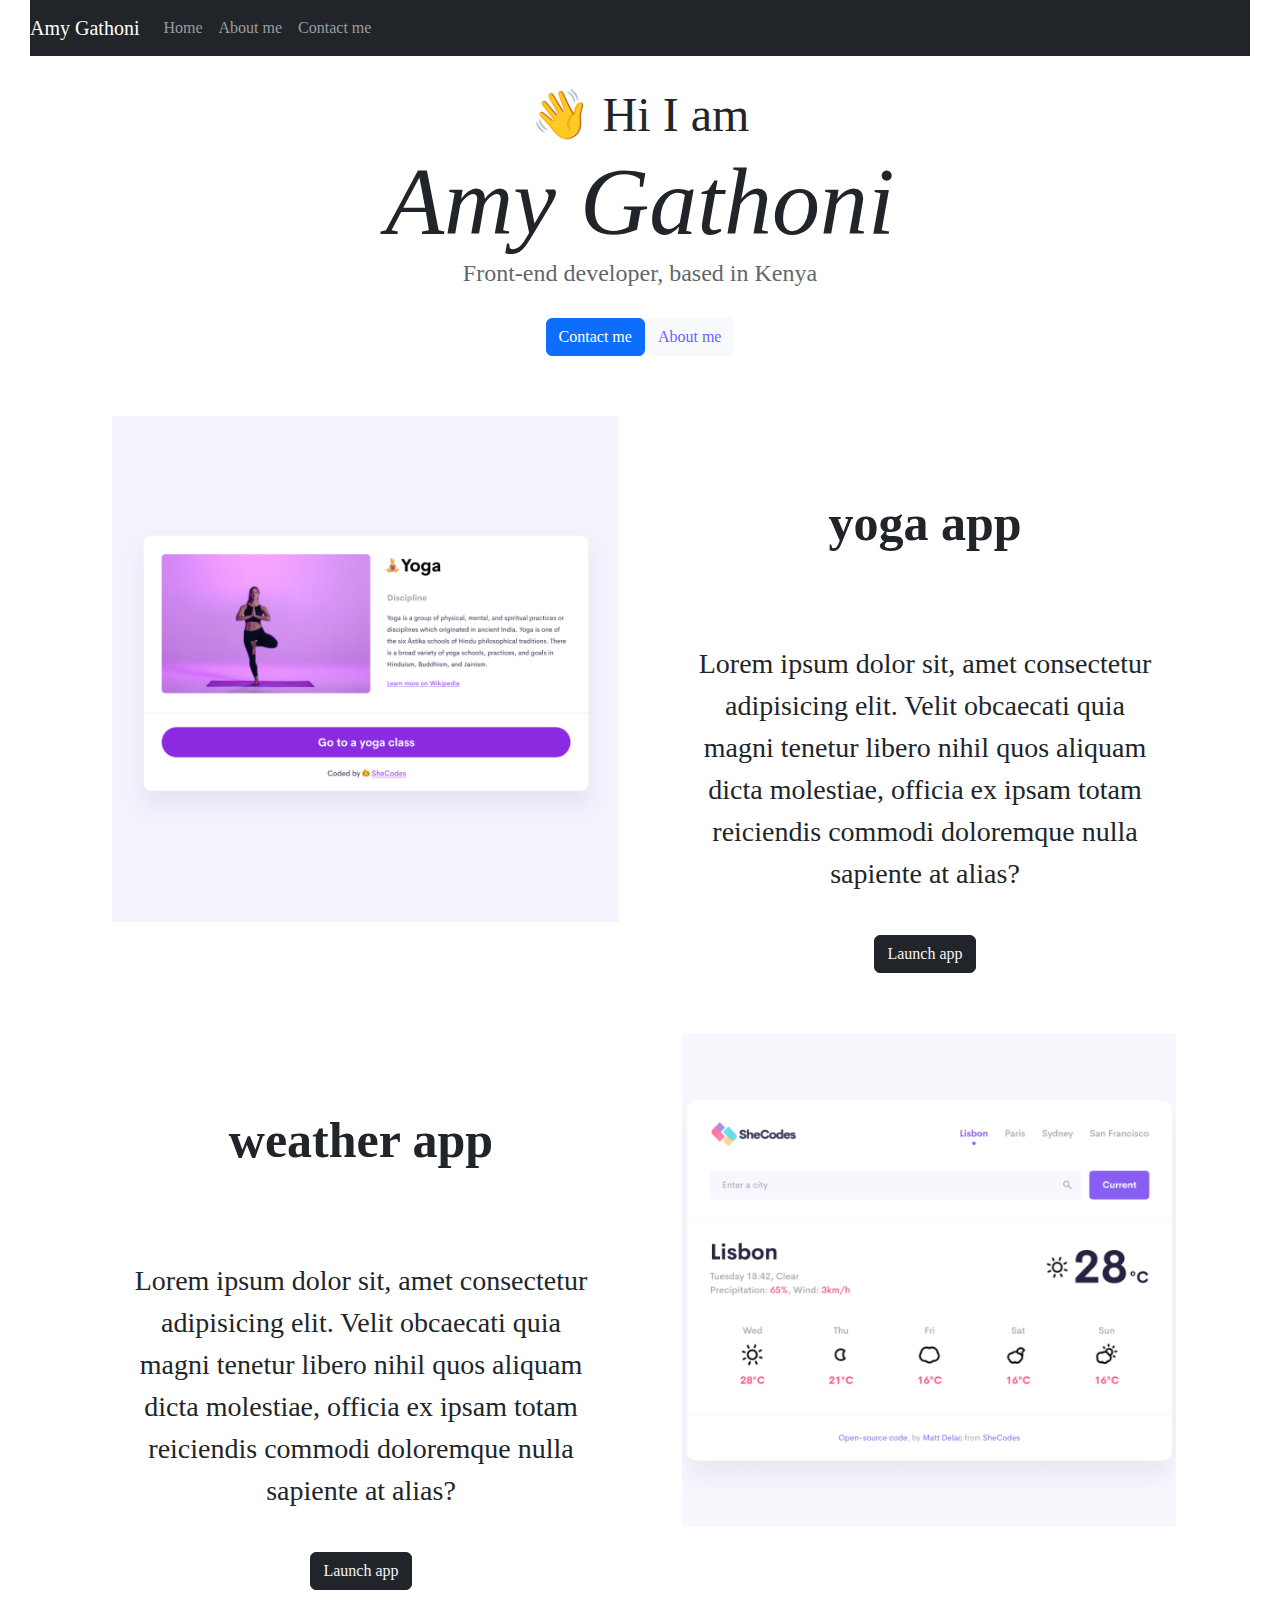
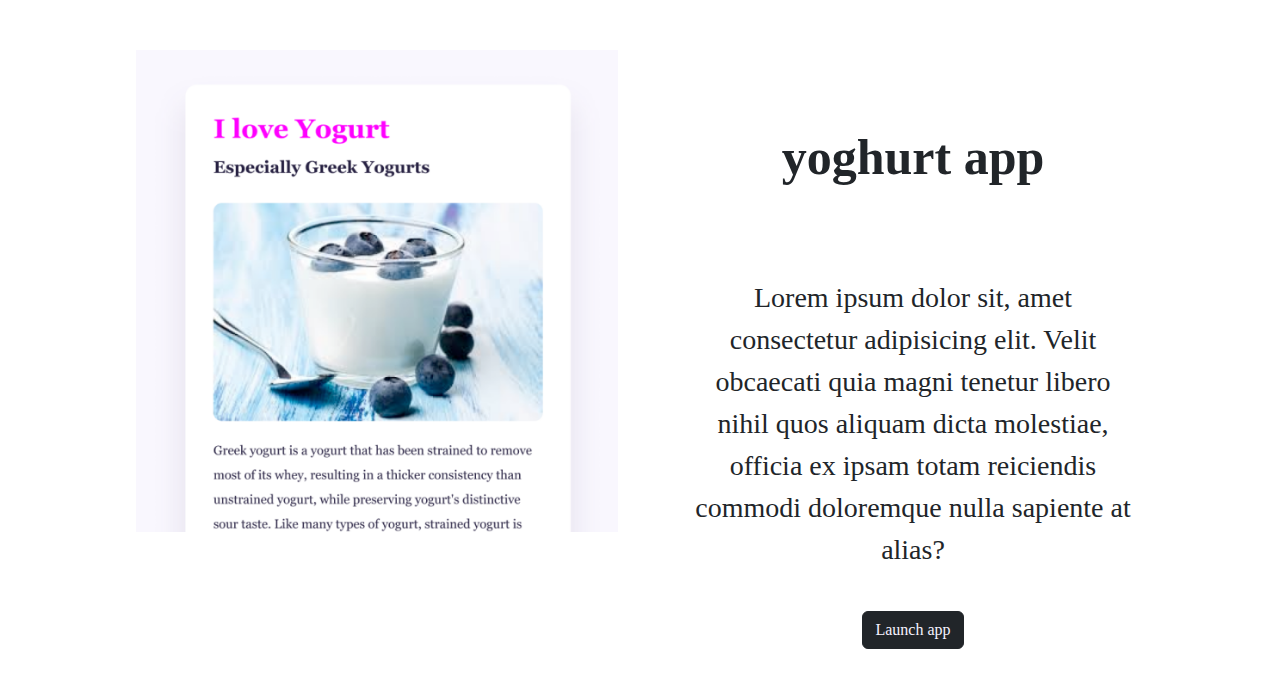
==== index.html @ 5e1ed96f "Initial commit" ====
<!DOCTYPE html>
<html lang="en">
  <head>
    <meta charset="UTF-8" />
    <meta http-equiv="X-UA-Compatible" content="IE=edge" />
    <meta name="viewport" content="width=device-width, initial-scale=1.0" />
    <meta name="description"
      content="This is an portfolio displaying my front-end development prpject and my contact details." />
    <title>Amy Gathoni portfolio</title>
    <link
      rel="stylesheet"
      href="https://cdnjs.cloudflare.com/ajax/libs/font-awesome/6.4.0/css/all.min.css"
    />
    <link
      rel="stylesheet"
      href="	https://cdn.jsdelivr.net/npm/bootstrap@5.3.0-alpha3/dist/css/bootstrap.min.css"
    />
    <link rel="preconnect" href="https://fonts.googleapis.com" />
    <link rel="preconnect" href="https://fonts.gstatic.com" crossorigin />
    <link
      href="https://fonts.googleapis.com/css2?family=Lobster&family=Old+Standard+TT:ital,wght@0,400;0,700;1,400&family=Playfair+Display:ital,wght@0,500;0,600;0,800;1,500;1,600;1,700&display=swap"
      rel="stylesheet"
    />
    <script defer src="https://cdn.jsdelivr.net/npm/bootstrap@5.0.0-beta2/dist/js/bootstrap.bundle.min.js" integrity="sha384-b5kHyXgcpbZJO/tY9Ul7kGkf1S0CWuKcCD38l8YkeH8z8QjE0GmW1gYU5S9FOnJ0" crossorigin="anonymous"></script>

    <link rel="stylesheet" href="style.css" />
  </head>
  <body>
    <nav class="navbar navbar-expand-lg navbar-dark bg-dark">
      <a class="navbar-brand" href="#">Amy Gathoni</a>
      <button
        class="navbar-toggler"
        type="button"
        data-bs-toggle="collapse"
        data-bs-target="#navbarNav"
        aria-controls="navbarNav"
        aria-expanded="false"
        aria-label="Toggle navigation"
      >
        <span class="navbar-toggler-icon"></span>
      </button>
      <div class="collapse navbar-collapse" id="navbarNav">
        <ul class="navbar-nav">
          <li class="nav-item active">
            <a class="nav-link" href="/index.html"
              >Home <span class="sr-only">(current)</span></a
            >
          </li>
          <li class="nav-item">
            <a class="nav-link" href="/about.html">About me</a>
          </li>
          <li class="nav-item">
            <a class="nav-link" href="about.html#contact">Contact me</a>
          </li>
        </ul>
      </div>
    </nav>
    <h2>👋 Hi I am</h2>
    <h1>
      <em> Amy Gathoni </em>
    </h1>
    <h3>Front-end developer, based in Kenya</h3>
    <div class="navigation-links">
      <button type="button" class="btn btn-primary">
        <a href="about.html#contact" class="contact-link">Contact me</a>
      </button>
      <button type="button" class="btn btn-light">
        <a href="about.html" class="about-link">About me</a>
      </button>
    </div>

    <div class="container text-center yoga-section">
        <div class="row align-items-start">
          <div class="col-md-6">
              <img
              src="/images/yoga.png"
              alt="yoga app image"
              srcset=""
              class="yoga-img "
            />
          </div>
          <div class="col-md-6">
              <p class="yoga-paragraph">
                  <span class="yoga-app-heading">
                    yoga app
                  </span>
                  <br />
                  Lorem ipsum dolor sit, amet consectetur adipisicing elit. Velit
                  obcaecati quia magni tenetur libero nihil quos aliquam dicta molestiae,
                  officia ex ipsam totam reiciendis commodi doloremque nulla sapiente at
                  alias?
          
                  <br />
                  <button type="button" class="btn btn-dark yoga-btn">
                    <a href="#" >
                      Launch app
                    </a>
                  </button>
                </p>
          </div>
      </div>
        
    <div class="container text-center weather-section">
        <div class="row align-items-start">
          <div class="col-md-6">
              <p class="weather-paragraph">
                  <span class="weather-app-heading">
                    weather app
                  </span>
                  <br />
                  Lorem ipsum dolor sit, amet consectetur adipisicing elit. Velit
                  obcaecati quia magni tenetur libero nihil quos aliquam dicta molestiae,
                  officia ex ipsam totam reiciendis commodi doloremque nulla sapiente at
                  alias?
          
                  <br />
                  <button type="button" class="btn btn-dark yoga-btn">
                    <a href="#">
                      Launch app
                    </a>
                
                  </button>
                </p>
          </div>
          <div class="col-md-6">
              <img src="/images/weather.png" alt="weather-app image">
          </div>
      </div>

    <div class="container text-center weather-section">
        <div class="row align-items-start">
            <div class="col-md-6">
                <img src="/images/yogurt.png" alt="youghurt-app image">
            </div>
          <div class="col-md-6">
              <p class="youghurt-paragraph">
                  <span class="youghurt-app-heading">
                      yoghurt app
                  </span>
                  <br />
                  Lorem ipsum dolor sit, amet consectetur adipisicing elit. Velit
                  obcaecati quia magni tenetur libero nihil quos aliquam dicta molestiae,
                  officia ex ipsam totam reiciendis commodi doloremque nulla sapiente at
                  alias?
          
                  <br />
                  <button type="button" class="btn btn-dark youghurt-btn">
                    <a href="#">
                      Launch app
                    </a>
                
                  </button>
                </p>
          </div>
      </div>
        
   

   
  </body>
</html>
---- style.css ----
:root {
  --primary-color: #6c63ff;
  --secondary-color: #f5f2fe;
  --box-shadow: 0 5px 10px rgba(0, 0, 0, 0.3);
}

body {
  margin-top: none;
  margin-left: 30px;
  margin-right: 30px;
  font-family: "inter";
}

h1,
h2,
h3 {
  text-align: center;
  margin: 0;
}

h1 {
  font-size: 96px;
}

h2 {
  font-size: 48px;
  margin-top: 30px;
}

h3 {
  font-size: 24px;
  opacity: 0.7;
}

p {
  background: var(--secondary-color);
  padding: 20px;
  border-radius: 4px;
  font-size: 18px;
  line-height: 1.5;
  text-align: center;
}
a {
  text-decoration: none;
  color: var(--secondary-color);
}
img {
  max-width: 100%;
  margin: 0;
  padding: 20px;
  height: auto;
  margin: 10px;
}
.navigation-links {
  display: flex;
  justify-content: center;
  margin: 30px;
}
.contact-link {
  color: white;
}
.about-link {
  color: var(--primary-color);
}
.yoga-app-heading {
  text-align: center;
  font-weight: bold;
  font-size: 50px;
  margin: 40px;
  display: flex;
  justify-content: center;
}

.yoga-paragraph {
  margin-bottom: 10px;
  margin-top: 40px;
  margin-left: 20px;
  margin-right: 20px;
  background-color: white;
  font-size: 28px;
}
.yoga-btn {
  margin-top: 40px;
}
.weather-app-heading {
  text-align: center;
  font-weight: bold;
  font-size: 50px;
  margin: 40px;
  display: flex;
  justify-content: center;
}

.weather-paragraph {
  margin-bottom: 10px;
  margin-top: 40px;
  margin-left: 20px;
  margin-right: 20px;
  background-color: white;
  font-size: 28px;
}
.weather-btn {
  margin-top: 40px;
}
.youghurt-app-heading {
  text-align: center;
  font-weight: bold;
  font-size: 50px;
  margin: 40px;
  display: flex;
  justify-content: center;
}

.youghurt-paragraph {
  margin-bottom: 10px;
  margin-top: 40px;
  margin-left: 20px;
  margin-right: 20px;
  background-color: white;
  font-size: 28px;
}
.youghurt-btn {
  margin-top: 40px;
}
.launch-app {
  color: white;
}
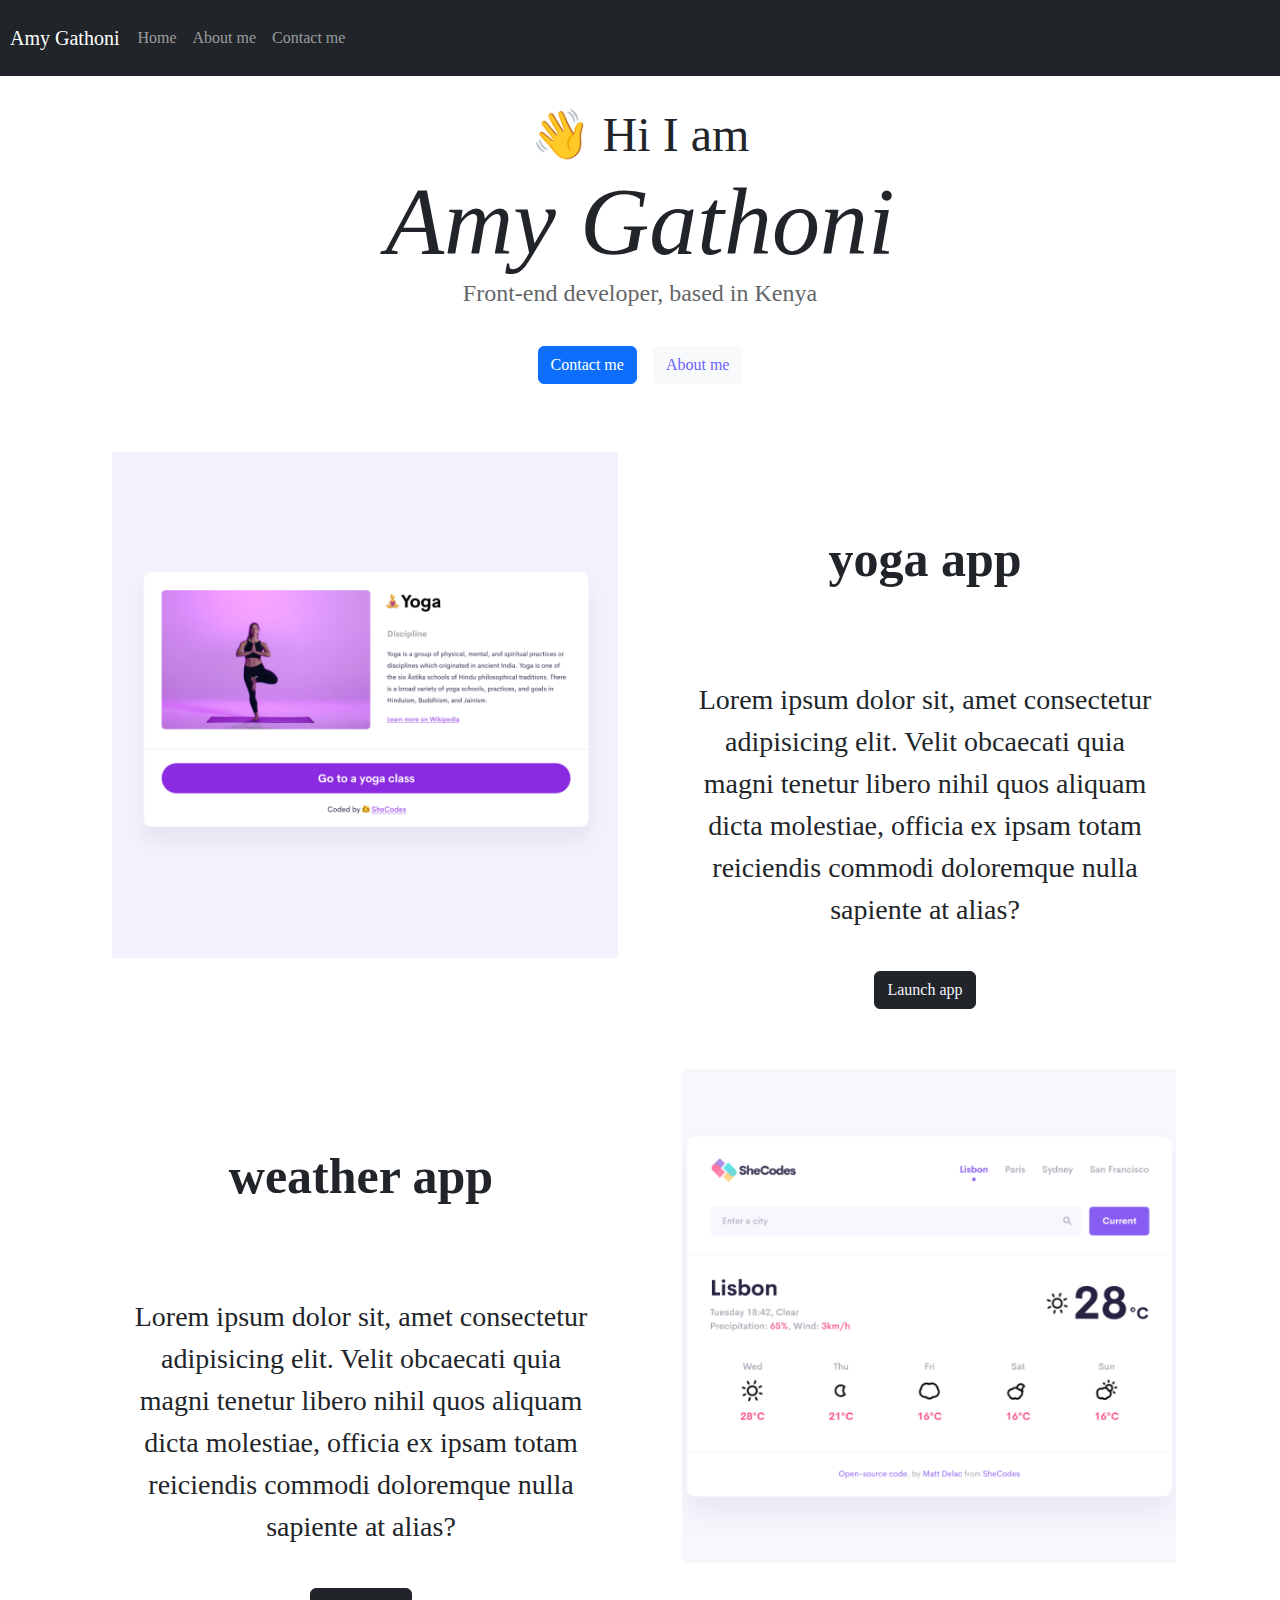
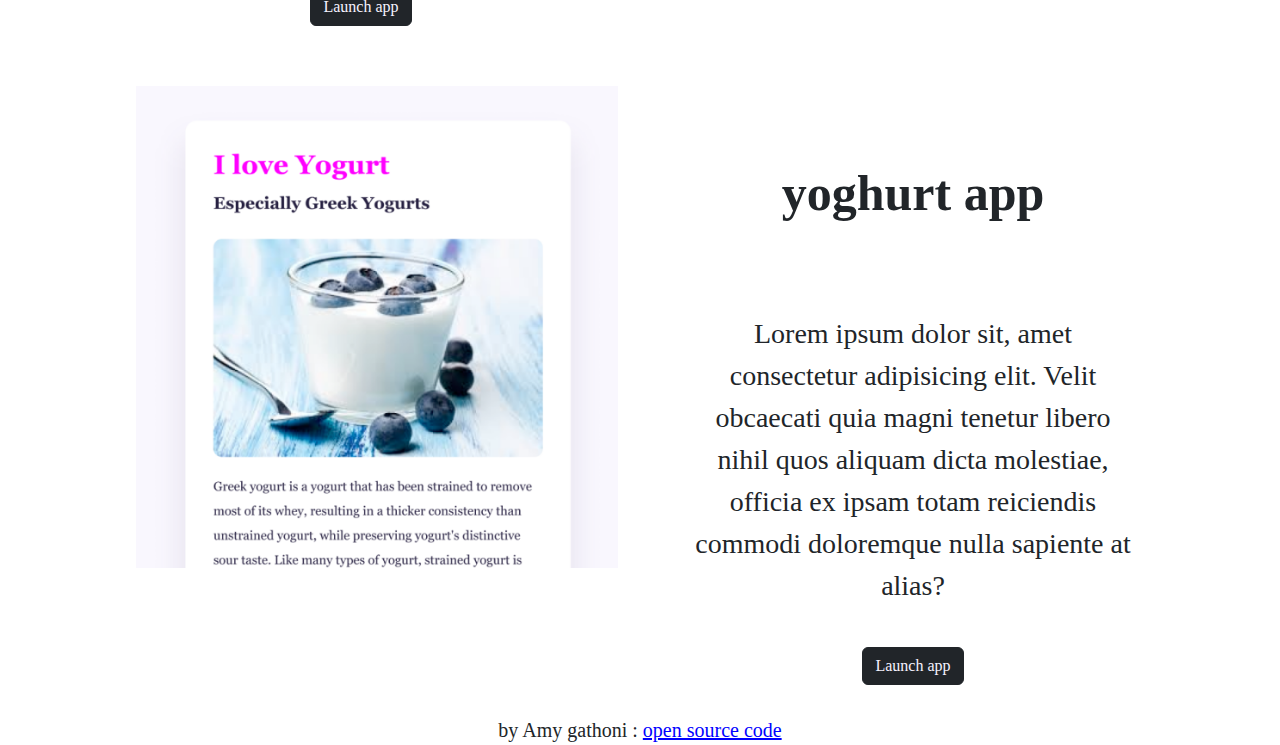
==== commit 5166d28e: "added media queries and an open source code" ====
--- a/index.html
+++ b/index.html
@@ -61,10 +61,10 @@
     </h1>
     <h3>Front-end developer, based in Kenya</h3>
     <div class="navigation-links">
-      <button type="button" class="btn btn-primary">
+      <button type="button" class="btn btn-primary contactme-btn">
         <a href="about.html#contact" class="contact-link">Contact me</a>
       </button>
-      <button type="button" class="btn btn-light">
+      <button type="button" class="btn btn-light aboutme-btn">
         <a href="about.html" class="about-link">About me</a>
       </button>
     </div>
@@ -152,6 +152,12 @@
                   </button>
                 </p>
           </div>
+          <div class="opensource-text">
+            by Amy gathoni :
+           <a href="https://github.com/19Amy/portfolio-demo" target="_blank" class="open-source">
+            open source code
+           </a>
+          </div>
       </div>
         
    
--- a/style.css
+++ b/style.css
@@ -6,8 +6,8 @@
 
 body {
   margin-top: none;
-  margin-left: 30px;
-  margin-right: 30px;
+  margin-left: 0px;
+  margin-right:0px;
   font-family: "inter";
 }
 
@@ -51,13 +51,21 @@
   height: auto;
   margin: 10px;
 }
+.navbar-brand{
+  margin: 10px;
+}
 .navigation-links {
   display: flex;
   justify-content: center;
   margin: 30px;
 }
+.contactme-btn,
+.aboutme-btn{
+  margin: 8px;
+}
 .contact-link {
   color: white;
+  
 }
 .about-link {
   color: var(--primary-color);
@@ -125,3 +133,325 @@
 .launch-app {
   color: white;
 }
+.opensource-text{
+  font-size: 20px;
+}
+.open-source{
+  color: blue;
+  text-decoration: underline;
+}
+
+/*MEDIA QUERIES*/
+
+@media (max-width: 280px) {
+  body {
+    padding: 0;
+    margin: 0;
+
+    font-family: "inter";
+  }
+
+  h1 {
+    font-size: 48px;
+  }
+
+  h2 {
+    font-size: 24px;
+    margin-top: 30px;
+  }
+
+  h3 {
+    font-size: 18px;
+    opacity: 0.7;
+  }
+
+  .yoga-app-heading {
+    text-align: center;
+    font-weight: bold;
+    font-size: 30px;
+    margin: 15px;
+    display: flex;
+    justify-content: center;
+  }
+
+  .yoga-paragraph {
+    margin-bottom: 10px;
+    margin-top: 15px;
+    margin-left: 5px;
+    margin-right: 5px;
+    background-color: white;
+    font-size: 12px;
+  }
+
+  .weather-app-heading {
+    text-align: center;
+    font-weight: bold;
+    font-size: 30px;
+    margin: 15px;
+    display: flex;
+    justify-content: center;
+  }
+
+  .weather-paragraph {
+    margin-bottom: 10px;
+    margin-top: 15px;
+    margin-left: 5px;
+    margin-right: 5px;
+    background-color: white;
+    font-size: 12px;
+  }
+
+  .youghurt-app-heading {
+    text-align: center;
+    font-weight: bold;
+    font-size: 30px;
+    margin: 15px;
+    display: flex;
+    justify-content: center;
+  }
+
+  .youghurt-paragraph {
+    margin-bottom: 10px;
+    margin-top: 15px;
+    margin-left: 5px;
+    margin-right: 5px;
+    background-color: white;
+    font-size: 12px;
+  }
+}
+
+
+@media only screen and (max-width: 480px) and (min-width: 320px) {
+  body {
+      padding: 0;
+      margin:0;
+      
+      font-family: "inter";
+  }
+  h1 {
+      font-size: 48px;
+  }
+  
+  h2 {
+      font-size: 24px;
+      margin-top: 30px;
+  }
+  
+  h3 {
+      font-size: 18px;
+      opacity: 0.7;
+  }
+  .yoga-app-heading {
+      text-align: center;
+      font-weight: bold;
+      font-size: 30px;
+      margin: 15px;
+      display: flex;
+      justify-content: center;
+  }
+  .yoga-paragraph {
+      margin-bottom: 10px;
+      margin-top: 15px;
+      margin-left: 5px;
+      margin-right: 5px;
+      background-color: white;
+      font-size: 17px;
+  }
+  .weather-app-heading {
+      text-align: center;
+      font-weight: bold;
+      font-size: 30px;
+      margin: 15px;
+      display: flex;
+      justify-content: center;
+  }
+  
+  .weather-paragraph {
+      margin-bottom: 10px;
+      margin-top:15px;
+      margin-left: 5px;
+      margin-right: 5px;
+      background-color: white;
+      font-size: 17px;
+  }
+  .youghurt-app-heading {
+      text-align: center;
+      font-weight: bold;
+      font-size: 30px;
+      margin: 15px;
+      display: flex;
+      justify-content: center;
+    }
+  
+  .youghurt-paragraph {
+      margin-bottom: 10px;
+      margin-top: 15px;
+      margin-left: 5px;
+      margin-right: 5px;
+      background-color: white;
+      font-size: 17px;
+    }
+} 
+
+/*tablet or ipad*/
+@media only screen and (max-width: 768px) and (min-width: 480px) {
+  body {
+      padding: 0;
+      margin: 0;
+      
+      font-family: "inter";
+  }
+  h1 {
+      font-size: 60px;
+  }
+  
+  h2 {
+      font-size: 40px;
+      margin-top: 30px;
+  }
+  
+  h3 {
+      font-size: 30px;
+      opacity: 0.7;
+  }
+  
+  .yoga-app-heading {
+      text-align: center;
+      font-weight: bold;
+      font-size: 50px;
+      margin: 15px;
+      display: flex;
+      justify-content: center;
+  }
+  .yoga-paragraph {
+      margin-bottom: 10px;
+      margin-top: 15px;
+      margin-left: 5px;
+      margin-right: 5px;
+      background-color: white;
+      font-size: 25px;
+  }
+  .weather-app-heading {
+      text-align: center;
+      font-weight: bold;
+      font-size: 50px;
+      margin: 15px;
+      display: flex;
+      justify-content: center;
+  }
+  
+  .weather-paragraph {
+      margin-bottom: 10px;
+      margin-top:15px;
+      margin-left: 5px;
+      margin-right: 5px;
+      background-color: white;
+      font-size: 25px;
+  }
+  .youghurt-app-heading {
+      text-align: center;
+      font-weight: bold;
+      font-size: 50px;
+      margin: 15px;
+      display: flex;
+      justify-content: center;
+    }
+  
+  .youghurt-paragraph {
+      margin-bottom: 10px;
+      margin-top: 15px;
+      margin-left: 5px;
+      margin-right: 5px;
+      background-color: white;
+      font-size: 25px;
+  }
+} 
+
+/*laptop+*/
+@media only screen and (max-width: 991px) and (min-width: 768px){
+  body {
+      padding: 0;
+      margin: 0;
+      font-family: "inter";
+    }
+  
+  h1,
+  h2,
+  h3 {
+      text-align: center;
+      margin: 0;
+  }
+  
+  h1 {
+      font-size: 96px;
+  }
+  
+  h2 {
+      font-size: 48px;
+      margin-top: 30px;
+  }
+  
+  h3 {
+      font-size: 24px;
+      opacity: 0.7;
+  }
+  img {
+      max-width: 100%;
+      margin: 10px;
+      padding: 5px;
+      height: auto;
+      
+  }
+  .yoga-app-heading {
+      text-align: center;
+      font-weight: bold;
+      font-size: 30px;
+      margin: 5px;
+      display: flex;
+      justify-content: center;
+  }
+  
+  .yoga-paragraph {
+      margin-bottom: 10px;
+      margin-top: 40px;
+      margin-left: 5px;
+      margin-right: 5px;
+      background-color: white;
+      font-size: 15px;
+  }
+  .weather-app-heading {
+      text-align: center;
+      font-weight: bold;
+      font-size: 30px;
+      margin: 5px;
+      display: flex;
+      justify-content: center;
+  }
+  
+  .weather-paragraph {
+      margin-bottom: 10px;
+      margin-top: 40px;
+      margin-left: 20px;
+      margin-right: 20px;
+      background-color: white;
+      font-size: 15px;
+  }
+  .youghurt-app-heading {
+      text-align: center;
+      font-weight: bold;
+      font-size: 30px;
+      margin: 5px;
+      display: flex;
+      justify-content: center;
+  }
+  
+  .youghurt-paragraph {
+      margin-bottom: 10px;
+      margin-top: 40px;
+      margin-left: 20px;
+      margin-right: 20px;
+      background-color: white;
+      font-size: 15px;
+  }
+}
+
